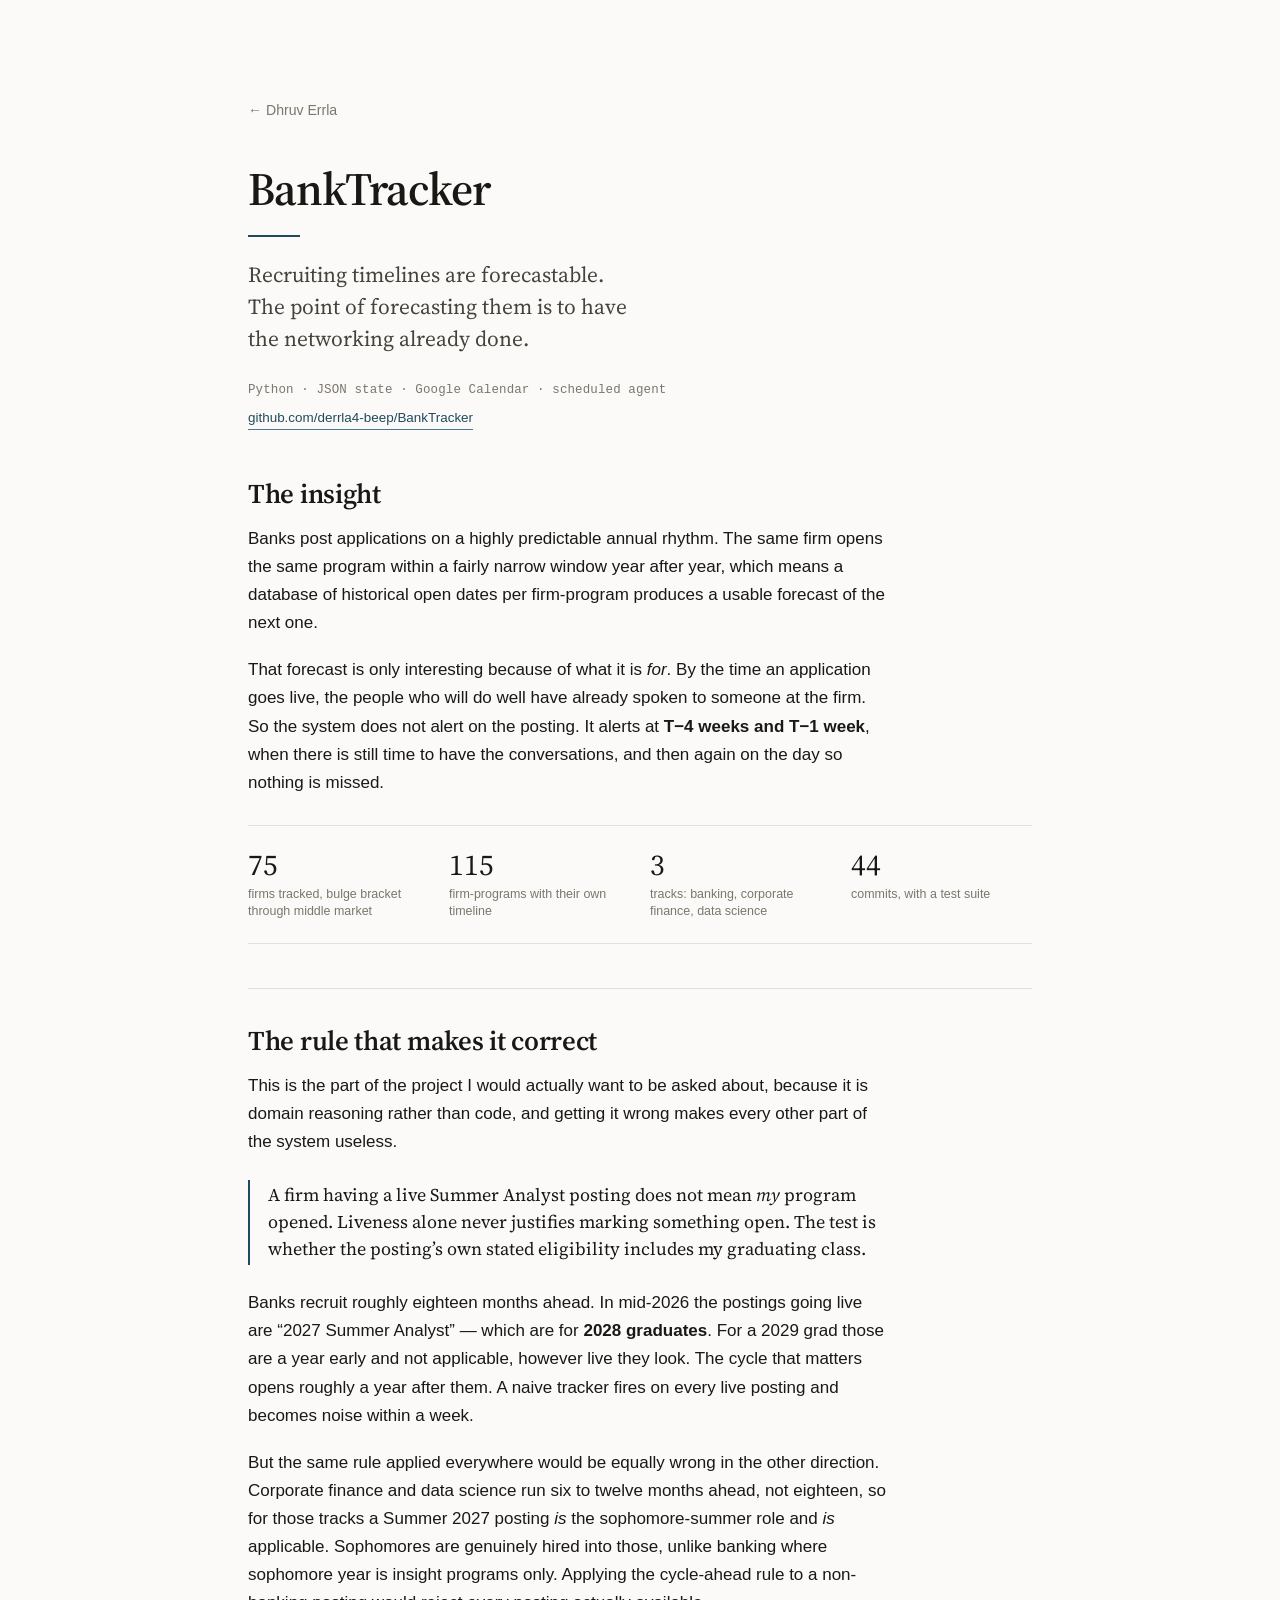
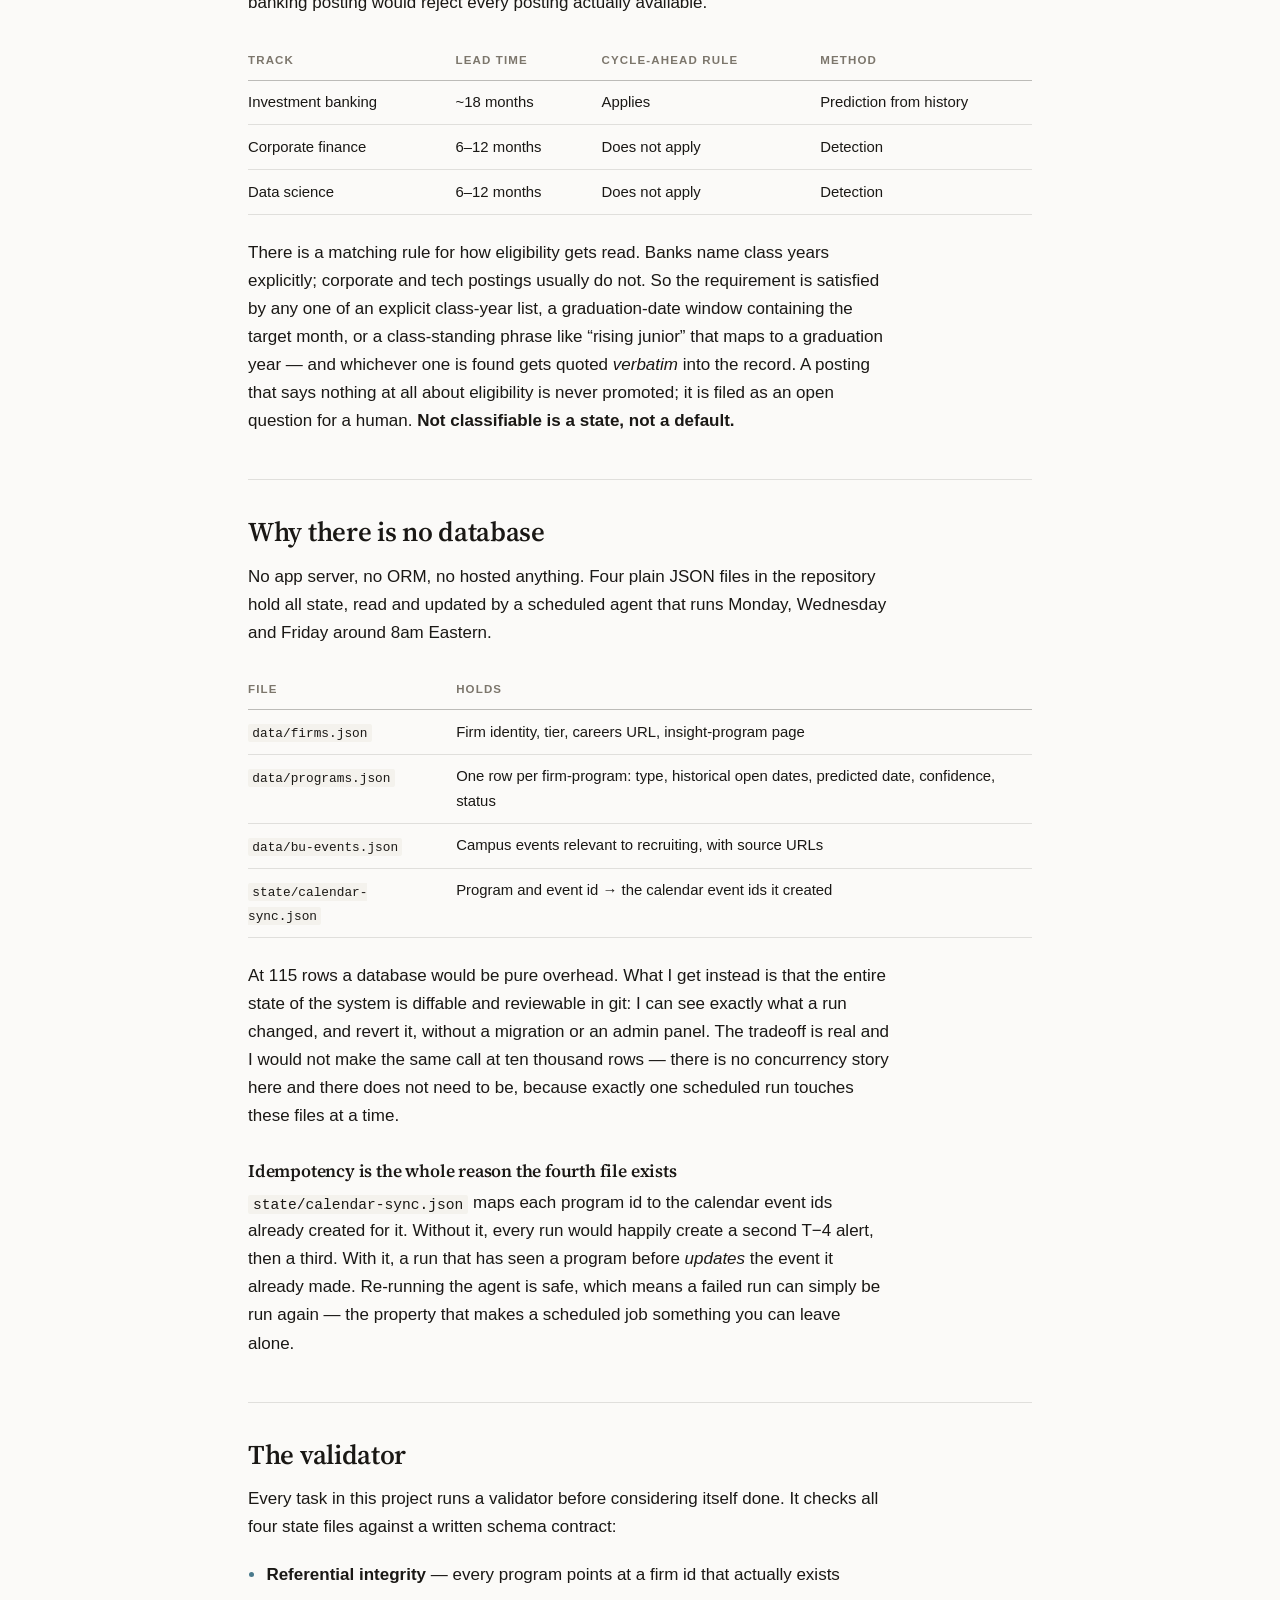
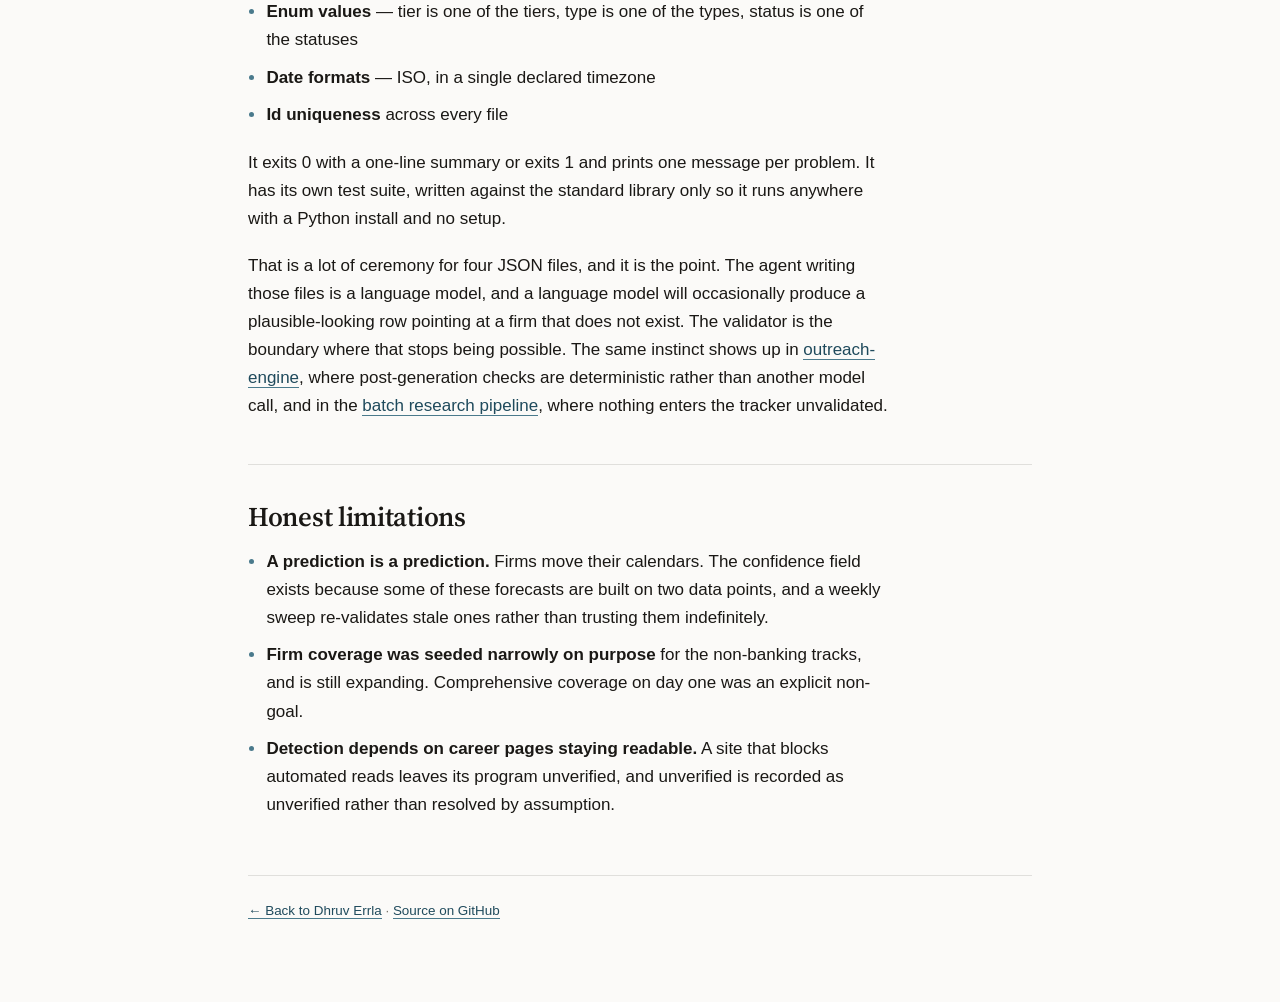
==== banktracker.html @ 996983b5 "Initial commit: personal site Static site for dhruverrla.me. Hand-written HTML and CSS, no build ste" ====
<!doctype html>
<html lang="en">
<head>
<meta charset="utf-8">
<meta name="viewport" content="width=device-width, initial-scale=1">
<title>BankTracker &mdash; Dhruv Errla</title>
<meta name="description" content="Forecasting investment banking recruiting timelines across 75 firms and 115 programs, driven by a scheduled agent over plain JSON with a schema validator in front of it.">
<link rel="preconnect" href="https://fonts.googleapis.com">
<link rel="preconnect" href="https://fonts.gstatic.com" crossorigin>
<link rel="stylesheet" href="https://fonts.googleapis.com/css2?family=Source+Serif+4:ital,opsz,wght@0,8..60,400;0,8..60,600;1,8..60,400&display=swap">
<link rel="stylesheet" href="styles.css">
<link rel="icon" href="data:image/svg+xml,<svg xmlns='http://www.w3.org/2000/svg' viewBox='0 0 100 100'><text y='.9em' font-size='90' font-family='Georgia,serif'>D</text></svg>">
</head>
<body>
<a class="skip" href="#main">Skip to content</a>

<div class="page page--wide">

<header class="masthead" style="padding-bottom:1rem">
  <a class="backlink" href="index.html">&larr; Dhruv Errla</a>
  <h1 style="font-size:clamp(2rem,5.5vw,2.9rem)">BankTracker</h1>
  <div class="rule"></div>
  <p class="lede" style="max-width:36ch">Recruiting timelines are forecastable. The point of
  forecasting them is to have the networking already done.</p>
  <p class="project__meta" style="margin-top:1.5rem">
    <span class="stack">Python &middot; JSON state &middot; Google Calendar &middot; scheduled agent</span>
    <a href="https://github.com/derrla4-beep/BankTracker">github.com/derrla4-beep/BankTracker</a>
  </p>
</header>

<main id="main" class="article">

<h2>The insight</h2>

<p>Banks post applications on a highly predictable annual rhythm. The same firm opens the
same program within a fairly narrow window year after year, which means a database of
historical open dates per firm-program produces a usable forecast of the next one.</p>

<p>That forecast is only interesting because of what it is <em>for</em>. By the time an
application goes live, the people who will do well have already spoken to someone at the
firm. So the system does not alert on the posting. It alerts at <strong>T&minus;4 weeks and
T&minus;1 week</strong>, when there is still time to have the conversations, and then again
on the day so nothing is missed.</p>

<div class="metrics">
  <div><div class="metric__value">75</div><div class="metric__label">firms tracked, bulge bracket through middle market</div></div>
  <div><div class="metric__value">115</div><div class="metric__label">firm-programs with their own timeline</div></div>
  <div><div class="metric__value">3</div><div class="metric__label">tracks: banking, corporate finance, data science</div></div>
  <div><div class="metric__value">44</div><div class="metric__label">commits, with a test suite</div></div>
</div>

<h2>The rule that makes it correct</h2>

<p>This is the part of the project I would actually want to be asked about, because it is
domain reasoning rather than code, and getting it wrong makes every other part of the system
useless.</p>

<div class="rulebox">
  <p>A firm having a live Summer Analyst posting does not mean <em>my</em> program opened.
  Liveness alone never justifies marking something open. The test is whether the
  posting&rsquo;s own stated eligibility includes my graduating class.</p>
</div>

<p>Banks recruit roughly eighteen months ahead. In mid-2026 the postings going live are
&ldquo;2027 Summer Analyst&rdquo; &mdash; which are for <strong>2028 graduates</strong>.
For a 2029 grad those are a year early and not applicable, however live they look. The cycle
that matters opens roughly a year after them. A naive tracker fires on every live posting and
becomes noise within a week.</p>

<p>But the same rule applied everywhere would be equally wrong in the other direction.
Corporate finance and data science run six to twelve months ahead, not eighteen, so for those
tracks a Summer 2027 posting <em>is</em> the sophomore-summer role and <em>is</em>
applicable. Sophomores are genuinely hired into those, unlike banking where sophomore year is
insight programs only. Applying the cycle-ahead rule to a non-banking posting would reject
every posting actually available.</p>

<div class="scroll">
<table>
  <thead><tr><th scope="col">Track</th><th scope="col">Lead time</th><th scope="col">Cycle-ahead rule</th><th scope="col">Method</th></tr></thead>
  <tbody>
    <tr><td>Investment banking</td><td>~18 months</td><td>Applies</td><td>Prediction from history</td></tr>
    <tr><td>Corporate finance</td><td>6&ndash;12 months</td><td>Does not apply</td><td>Detection</td></tr>
    <tr><td>Data science</td><td>6&ndash;12 months</td><td>Does not apply</td><td>Detection</td></tr>
  </tbody>
</table>
</div>

<p>There is a matching rule for how eligibility gets read. Banks name class years
explicitly; corporate and tech postings usually do not. So the requirement is satisfied by
any one of an explicit class-year list, a graduation-date window containing the target month,
or a class-standing phrase like &ldquo;rising junior&rdquo; that maps to a graduation year
&mdash; and whichever one is found gets quoted <em>verbatim</em> into the record. A posting
that says nothing at all about eligibility is never promoted; it is filed as an open question
for a human. <strong>Not classifiable is a state, not a default.</strong></p>

<h2>Why there is no database</h2>

<p>No app server, no ORM, no hosted anything. Four plain JSON files in the repository hold
all state, read and updated by a scheduled agent that runs Monday, Wednesday and Friday
around 8am Eastern.</p>

<div class="scroll">
<table>
  <thead><tr><th scope="col">File</th><th scope="col">Holds</th></tr></thead>
  <tbody>
    <tr><td><code>data/firms.json</code></td><td>Firm identity, tier, careers URL, insight-program page</td></tr>
    <tr><td><code>data/programs.json</code></td><td>One row per firm-program: type, historical open dates, predicted date, confidence, status</td></tr>
    <tr><td><code>data/bu-events.json</code></td><td>Campus events relevant to recruiting, with source URLs</td></tr>
    <tr><td><code>state/calendar-sync.json</code></td><td>Program and event id &rarr; the calendar event ids it created</td></tr>
  </tbody>
</table>
</div>

<p>At 115 rows a database would be pure overhead. What I get instead is that the entire state
of the system is diffable and reviewable in git: I can see exactly what a run changed, and
revert it, without a migration or an admin panel. The tradeoff is real and I would not make
the same call at ten thousand rows &mdash; there is no concurrency story here and there does
not need to be, because exactly one scheduled run touches these files at a time.</p>

<h3>Idempotency is the whole reason the fourth file exists</h3>

<p><code>state/calendar-sync.json</code> maps each program id to the calendar event ids
already created for it. Without it, every run would happily create a second T&minus;4 alert,
then a third. With it, a run that has seen a program before <em>updates</em> the event it
already made. Re-running the agent is safe, which means a failed run can simply be run
again &mdash; the property that makes a scheduled job something you can leave alone.</p>

<h2>The validator</h2>

<p>Every task in this project runs a validator before considering itself done. It checks all
four state files against a written schema contract:</p>

<ul>
  <li><strong>Referential integrity</strong> &mdash; every program points at a firm id that
  actually exists</li>
  <li><strong>Enum values</strong> &mdash; tier is one of the tiers, type is one of the
  types, status is one of the statuses</li>
  <li><strong>Date formats</strong> &mdash; ISO, in a single declared timezone</li>
  <li><strong>Id uniqueness</strong> across every file</li>
</ul>

<p>It exits 0 with a one-line summary or exits 1 and prints one message per problem. It has
its own test suite, written against the standard library only so it runs anywhere with a
Python install and no setup.</p>

<p>That is a lot of ceremony for four JSON files, and it is the point. The agent writing
those files is a language model, and a language model will occasionally produce a
plausible-looking row pointing at a firm that does not exist. The validator is the boundary
where that stops being possible. The same instinct shows up in
<a href="outreach-engine.html">outreach-engine</a>, where post-generation checks are
deterministic rather than another model call, and in the
<a href="salt-creek.html">batch research pipeline</a>, where nothing enters the tracker
unvalidated.</p>

<h2>Honest limitations</h2>

<ul>
  <li><strong>A prediction is a prediction.</strong> Firms move their calendars. The
  confidence field exists because some of these forecasts are built on two data points, and
  a weekly sweep re-validates stale ones rather than trusting them indefinitely.</li>
  <li><strong>Firm coverage was seeded narrowly on purpose</strong> for the non-banking
  tracks, and is still expanding. Comprehensive coverage on day one was an explicit
  non-goal.</li>
  <li><strong>Detection depends on career pages staying readable.</strong> A site that
  blocks automated reads leaves its program unverified, and unverified is recorded as
  unverified rather than resolved by assumption.</li>
</ul>

<footer class="colophon">
  <p><a href="index.html">&larr; Back to Dhruv Errla</a> &middot;
  <a href="https://github.com/derrla4-beep/BankTracker">Source on GitHub</a></p>
</footer>

</main>
</div>
</body>
</html>
---- styles.css ----
/* ============================================================
   Design tokens. Everything below reads from these.
   Light palette on bare :root; dark redefines tokens only.
   ============================================================ */

:root {
  --ground:        #FBFAF8;
  --ground-inset:  #F4F2ED;
  --ink:           #1A1815;
  --ink-soft:      #46423C;
  --muted:         #7C766C;
  --accent:        #1F4A5C;
  --accent-quiet:  #4A7A8C;
  --rule:          rgba(26, 24, 21, 0.12);
  --rule-strong:   rgba(26, 24, 21, 0.28);

  --serif: "Source Serif 4", "Iowan Old Style", Georgia, "Times New Roman", serif;
  --sans:  -apple-system, BlinkMacSystemFont, "Segoe UI", Inter, Roboto,
           "Helvetica Neue", Arial, sans-serif;
  --mono:  ui-monospace, SFMono-Regular, "SF Mono", Menlo, Consolas,
           "Liberation Mono", monospace;

  --measure: 68ch;
  --page:    46rem;
  --gutter:  clamp(1.25rem, 5vw, 2.5rem);

  color-scheme: light;
}

@media (prefers-color-scheme: dark) {
  :root {
    --ground:        #15171A;
    --ground-inset:  #1D2025;
    --ink:           #E9E7E2;
    --ink-soft:      #BDB9B1;
    --muted:         #8B8981;
    --accent:        #7FB3C4;
    --accent-quiet:  #5D8C9C;
    --rule:          rgba(233, 231, 226, 0.14);
    --rule-strong:   rgba(233, 231, 226, 0.30);

    color-scheme: dark;
  }
}

/* ============================================================
   Base
   ============================================================ */

*, *::before, *::after { box-sizing: border-box; }

html { -webkit-text-size-adjust: 100%; }

body {
  margin: 0;
  background: var(--ground);
  color: var(--ink);
  font-family: var(--sans);
  font-size: 1.0625rem;
  line-height: 1.65;
  font-feature-settings: "kern" 1;
  -webkit-font-smoothing: antialiased;
}

h1, h2, h3, h4 {
  font-family: var(--serif);
  font-weight: 600;
  line-height: 1.18;
  letter-spacing: -0.011em;
  margin: 0;
  text-wrap: balance;
}

p { margin: 0 0 1.15em; max-width: var(--measure); }
p:last-child { margin-bottom: 0; }

a {
  color: var(--accent);
  text-decoration: none;
  border-bottom: 1px solid var(--accent-quiet);
  transition: color .15s ease, border-color .15s ease;
}
a:hover { color: var(--ink); border-bottom-color: var(--ink); }
a:focus-visible {
  outline: 2px solid var(--accent);
  outline-offset: 3px;
  border-radius: 2px;
}

strong { font-weight: 640; color: var(--ink); }
em { font-style: italic; }
code {
  font-family: var(--mono);
  font-size: 0.86em;
  background: var(--ground-inset);
  padding: 0.12em 0.34em;
  border-radius: 2px;
}
hr {
  border: 0;
  border-top: 1px solid var(--rule);
  margin: 0;
}

.skip {
  position: absolute; left: -9999px;
  background: var(--ground); color: var(--ink);
  padding: .6rem 1rem; z-index: 10;
}
.skip:focus { left: var(--gutter); top: .75rem; }

/* ============================================================
   Layout
   ============================================================ */

.page {
  max-width: var(--page);
  margin: 0 auto;
  padding: 0 var(--gutter) 5rem;
}
.page--wide { max-width: 54rem; }

section { padding: 2.75rem 0; border-top: 1px solid var(--rule); }
section:first-of-type { border-top: 0; }

/* Section label - small caps marker in the accent */
.label {
  font-family: var(--sans);
  font-size: 0.72rem;
  font-weight: 620;
  letter-spacing: 0.14em;
  text-transform: uppercase;
  color: var(--accent);
  margin: 0 0 1.4rem;
}

.lede {
  font-family: var(--serif);
  font-size: clamp(1.15rem, 2.4vw, 1.34rem);
  line-height: 1.5;
  color: var(--ink-soft);
}

.note {
  font-size: 0.9rem;
  color: var(--muted);
  max-width: var(--measure);
}

/* ============================================================
   Masthead
   ============================================================ */

.masthead { padding: clamp(3.5rem, 9vw, 6rem) 0 2.75rem; }

.masthead h1 {
  font-size: clamp(2.4rem, 7vw, 3.6rem);
  letter-spacing: -0.024em;
  margin-bottom: 1.1rem;
}

.masthead .rule {
  width: 3.25rem;
  height: 2px;
  background: var(--accent);
  margin-bottom: 1.4rem;
}

.masthead .tagline {
  font-family: var(--serif);
  font-size: clamp(1.2rem, 3vw, 1.5rem);
  line-height: 1.4;
  color: var(--ink);
  max-width: 30ch;
  margin-bottom: 1rem;
}

.masthead .affil {
  color: var(--muted);
  font-size: 0.98rem;
  margin-bottom: 2rem;
}

/* ============================================================
   Nav
   ============================================================ */

.nav {
  display: flex;
  flex-wrap: wrap;
  gap: 0.35rem 1.5rem;
  font-size: 0.94rem;
}
.nav a {
  border-bottom: 1px solid transparent;
  color: var(--ink-soft);
}
.nav a:hover { color: var(--accent); border-bottom-color: var(--accent); }

/* Back link on sub-pages */
.backlink {
  display: inline-block;
  font-size: 0.88rem;
  color: var(--muted);
  border-bottom: 0;
  margin-bottom: 2.5rem;
}
.backlink:hover { color: var(--accent); border-bottom: 0; }

/* ============================================================
   Entries (experience, leadership, education)
   ============================================================ */

.entry { padding: 1.6rem 0; border-top: 1px solid var(--rule); }
.entry:first-of-type { border-top: 0; padding-top: 0; }

.entry__head {
  display: flex;
  flex-wrap: wrap;
  align-items: baseline;
  justify-content: space-between;
  gap: 0.25rem 1rem;
  margin-bottom: 0.15rem;
}
.entry__org { font-size: 1.22rem; }
.entry__date {
  font-family: var(--sans);
  font-size: 0.82rem;
  color: var(--muted);
  letter-spacing: 0.02em;
  white-space: nowrap;
}
.entry__role {
  font-size: 0.95rem;
  color: var(--ink-soft);
  font-weight: 560;
  margin-bottom: 0.7rem;
}
.entry__body { font-size: 1rem; color: var(--ink-soft); }
.entry__body strong { color: var(--ink); }

/* ============================================================
   Project list
   ============================================================ */

.project { padding: 1.75rem 0; border-top: 1px solid var(--rule); }
.project:first-of-type { border-top: 0; padding-top: 0; }

.project__title { font-size: 1.3rem; margin-bottom: 0.5rem; }
.project__title a { border-bottom: 0; }
.project__title a:hover { border-bottom: 0; color: var(--accent); }

.project__thesis {
  font-size: 1rem;
  color: var(--ink-soft);
  margin-bottom: 0.85rem;
}

.project__meta {
  display: flex;
  flex-wrap: wrap;
  align-items: center;
  gap: 0.4rem 1.15rem;
  font-size: 0.84rem;
  color: var(--muted);
}
.stack { font-family: var(--mono); font-size: 0.78rem; letter-spacing: 0.01em; }

/* ============================================================
   Sub-page article body
   ============================================================ */

.article h2 {
  font-size: clamp(1.4rem, 3.4vw, 1.7rem);
  margin: 2.75rem 0 0.9rem;
  padding-top: 2.25rem;
  border-top: 1px solid var(--rule);
}
.article h2:first-of-type { border-top: 0; padding-top: 0; margin-top: 2rem; }

.article h3 {
  font-size: 1.1rem;
  margin: 1.9rem 0 0.5rem;
  color: var(--ink);
}

.article ul { padding-left: 1.15rem; margin: 0 0 1.15em; max-width: var(--measure); }
.article li { margin-bottom: 0.55em; }
.article li::marker { color: var(--accent-quiet); }

/* A decision block: the claim, then what it cost */
.decision { padding: 1.4rem 0; border-top: 1px solid var(--rule); }
.decision:first-of-type { border-top: 0; }
.decision h3 { margin-top: 0; font-family: var(--serif); font-size: 1.12rem; }
.cost {
  font-size: 0.92rem;
  color: var(--muted);
  border-left: 2px solid var(--rule-strong);
  padding-left: 0.9rem;
  margin-top: 0.9rem;
  max-width: var(--measure);
}
.cost strong { color: var(--ink-soft); font-weight: 620; }

/* Pull quote - one rule that governs a system */
.rulebox {
  border-left: 2px solid var(--accent);
  padding: 0.15rem 0 0.15rem 1.15rem;
  margin: 1.5rem 0;
  max-width: var(--measure);
}
.rulebox p {
  font-family: var(--serif);
  font-size: 1.12rem;
  line-height: 1.5;
  color: var(--ink);
}

/* ============================================================
   Metrics
   ============================================================ */

.metrics {
  display: grid;
  grid-template-columns: repeat(auto-fit, minmax(7.5rem, 1fr));
  gap: 1.5rem 1.25rem;
  margin: 1.75rem 0;
  padding: 1.5rem 0;
  border-top: 1px solid var(--rule);
  border-bottom: 1px solid var(--rule);
}
.metric__value {
  font-family: var(--serif);
  font-size: 1.85rem;
  line-height: 1;
  color: var(--ink);
  margin-bottom: 0.4rem;
}
.metric__label {
  font-size: 0.78rem;
  color: var(--muted);
  line-height: 1.35;
}

/* ============================================================
   Tables and scroll containers
   ============================================================ */

.scroll { overflow-x: auto; margin: 1.5rem 0; -webkit-overflow-scrolling: touch; }

table {
  border-collapse: collapse;
  width: 100%;
  min-width: 26rem;
  font-size: 0.93rem;
}
th, td {
  text-align: left;
  padding: 0.6rem 1rem 0.6rem 0;
  border-bottom: 1px solid var(--rule);
  vertical-align: top;
}
th {
  font-size: 0.72rem;
  letter-spacing: 0.1em;
  text-transform: uppercase;
  color: var(--muted);
  font-weight: 620;
  border-bottom-color: var(--rule-strong);
}
td:last-child, th:last-child { padding-right: 0; }

/* ============================================================
   Diagram
   ============================================================ */

.diagram { margin: 1.75rem 0; }
.diagram svg { display: block; width: 100%; height: auto; min-width: 30rem; }
.diagram figcaption {
  font-size: 0.84rem;
  color: var(--muted);
  margin-top: 0.85rem;
  max-width: var(--measure);
}
.d-box  { fill: var(--ground-inset); stroke: var(--rule-strong); stroke-width: 1; }
.d-lane { fill: none; stroke: var(--rule); stroke-width: 1; stroke-dasharray: 3 3; }
.d-title{ fill: var(--ink); font-family: var(--sans); font-size: 12.5px; font-weight: 600; }
.d-sub  { fill: var(--muted); font-family: var(--mono); font-size: 10.5px; }
.d-lane-label {
  fill: var(--accent); font-family: var(--sans); font-size: 9.5px;
  font-weight: 620; letter-spacing: 0.12em;
}
.d-line { stroke: var(--rule-strong); stroke-width: 1.25; fill: none; }
.d-line--soft { stroke: var(--rule-strong); stroke-width: 1.25; fill: none; stroke-dasharray: 4 3; }
.d-head { fill: var(--rule-strong); }
.d-store{ fill: none; stroke: var(--accent-quiet); stroke-width: 1.25; }
.d-store-label { fill: var(--accent); font-family: var(--mono); font-size: 10px; }

/* ============================================================
   Contact
   ============================================================ */

.contact-list {
  list-style: none;
  padding: 0;
  margin: 0;
  display: grid;
  gap: 0.7rem;
  font-size: 1.02rem;
}

.colophon {
  margin-top: 3.5rem;
  padding-top: 1.5rem;
  border-top: 1px solid var(--rule);
  font-size: 0.84rem;
  color: var(--muted);
}

/* ============================================================
   Narrow screens
   ============================================================ */

@media (max-width: 46rem) {
  body { font-size: 1rem; }
  .entry__head { flex-direction: column; }
  .entry__date { order: -1; }
  .metrics { grid-template-columns: repeat(2, 1fr); }
}

@media (prefers-reduced-motion: reduce) {
  * { transition: none !important; animation: none !important; }
}

@media print {
  body { background: #fff; color: #000; }
  .nav, .backlink { display: none; }
  a { color: #000; border-bottom: 0; }
}
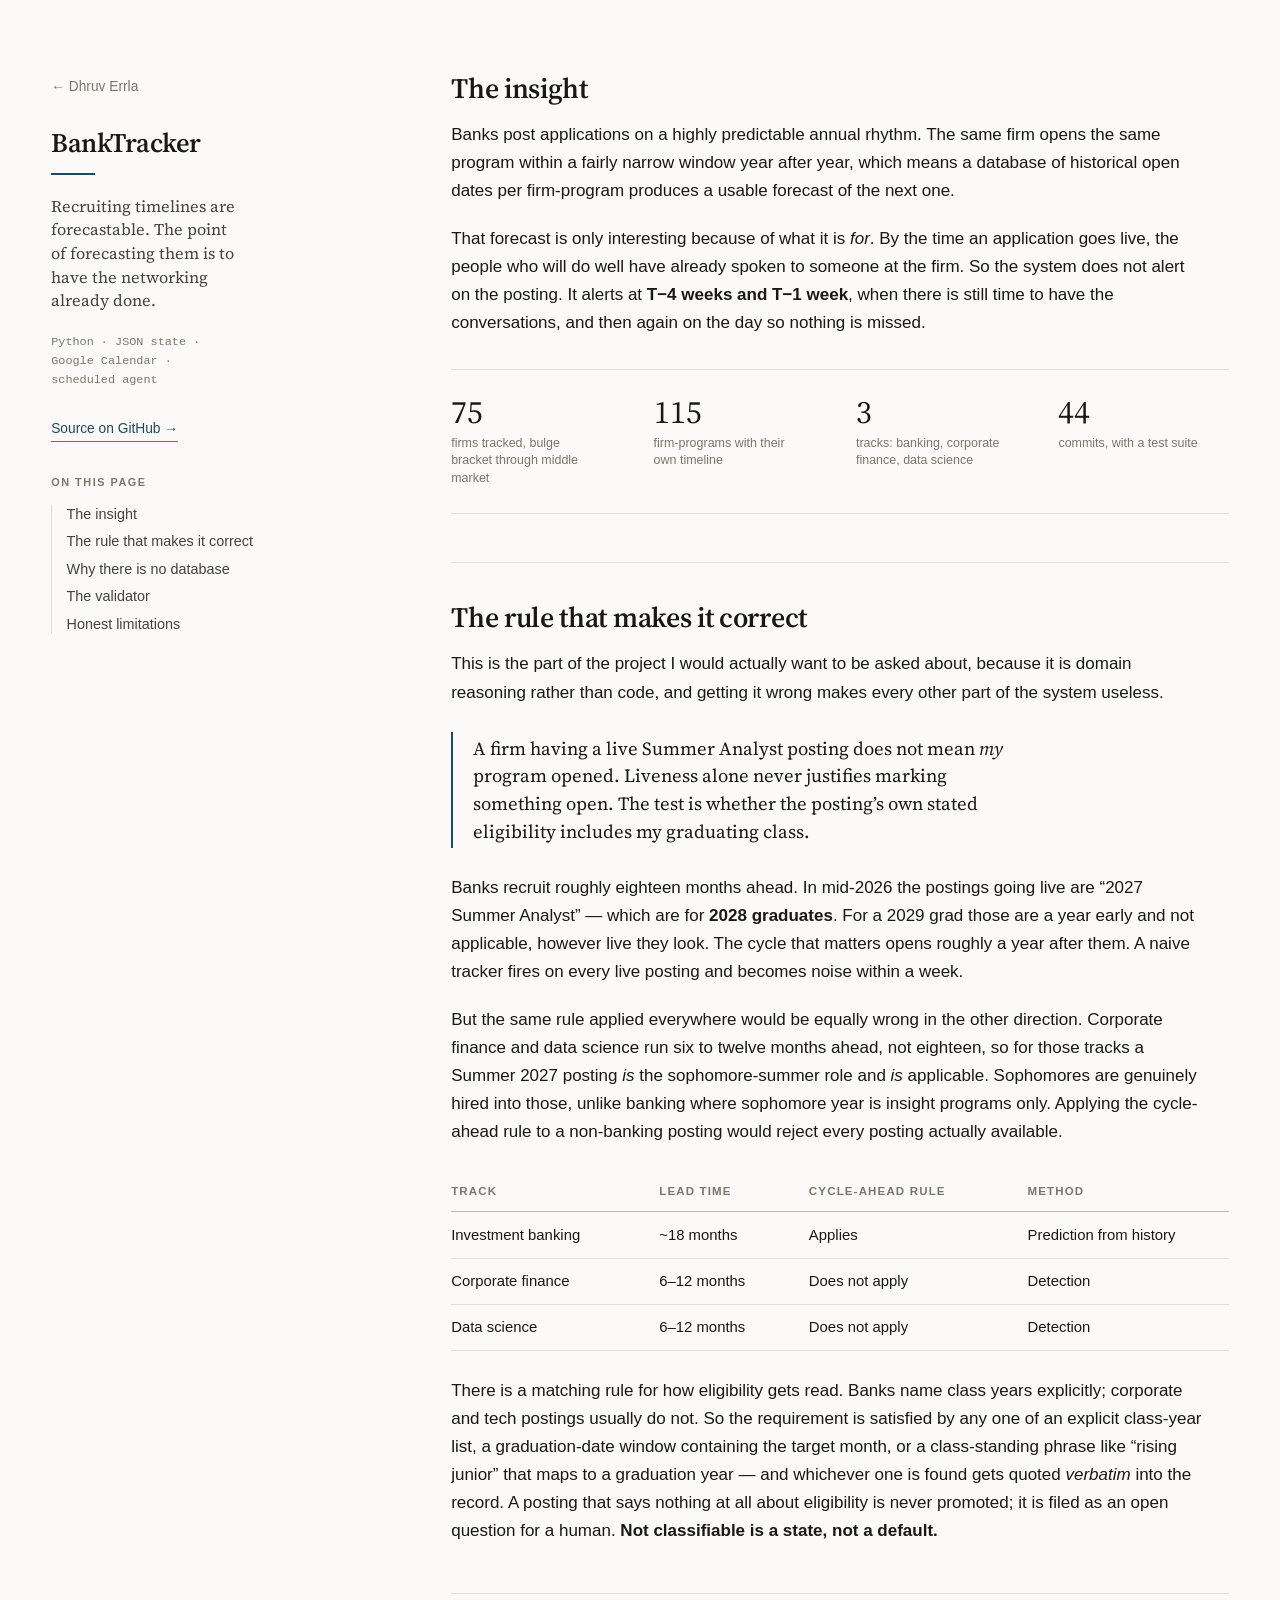
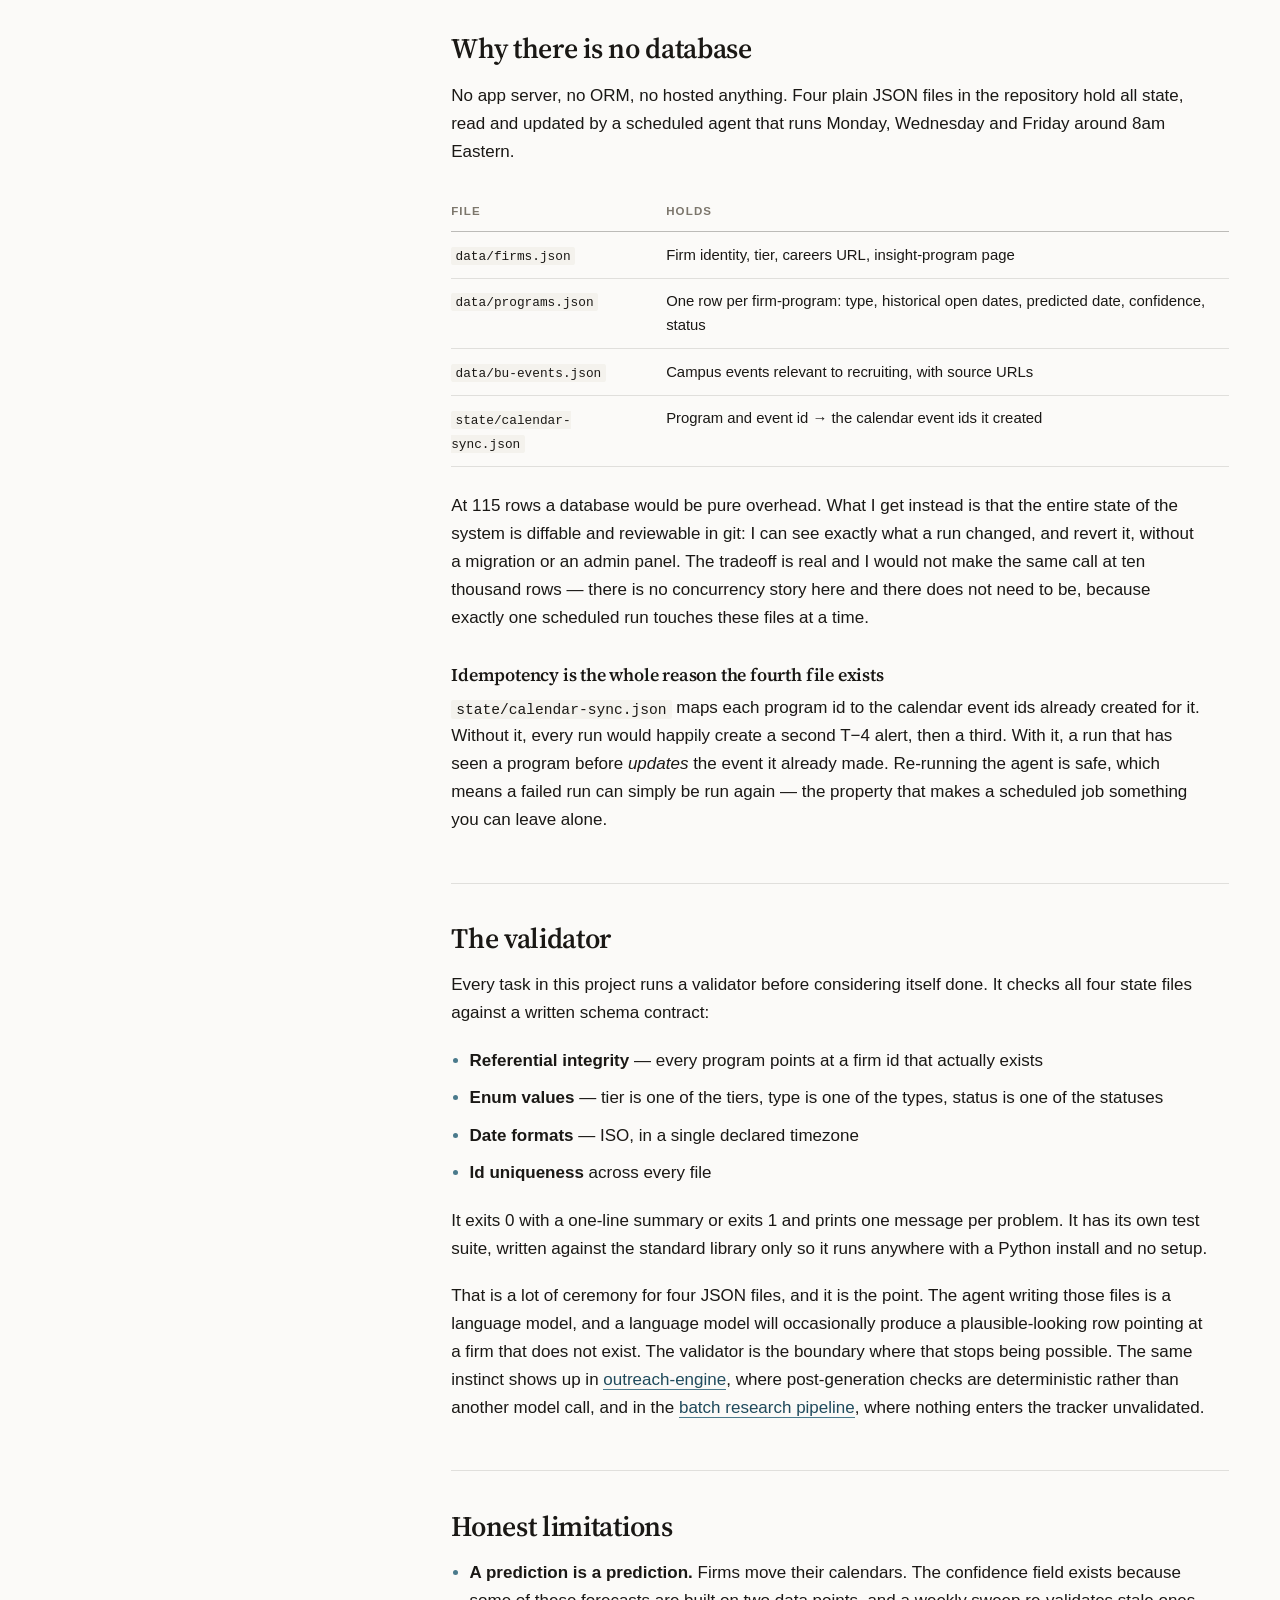
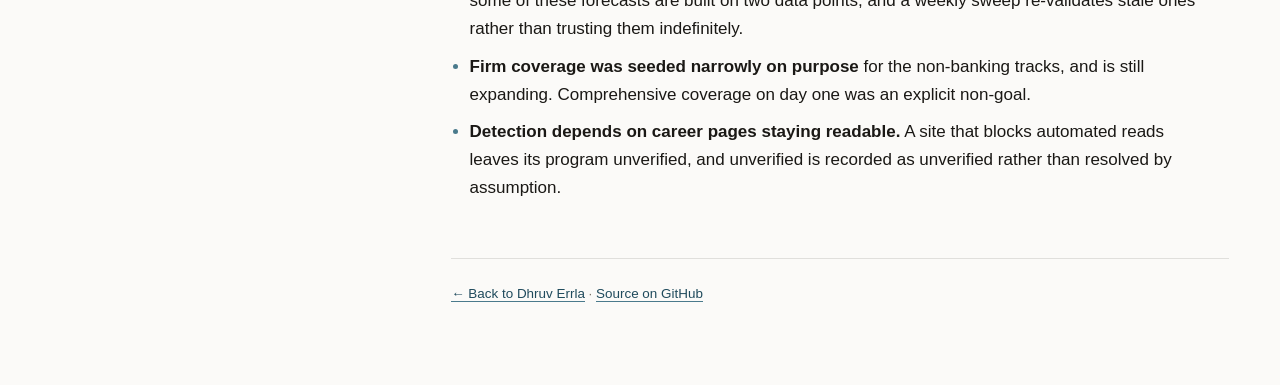
==== commit 1d5b6cd0: "Fill the screen: sticky rail layout, and keep the site out of search The old layout was a 736px colu" ====
--- a/banktracker.html
+++ b/banktracker.html
@@ -5,6 +5,7 @@
 <meta name="viewport" content="width=device-width, initial-scale=1">
 <title>BankTracker &mdash; Dhruv Errla</title>
 <meta name="description" content="Forecasting investment banking recruiting timelines across 75 firms and 115 programs, driven by a scheduled agent over plain JSON with a schema validator in front of it.">
+<meta name="robots" content="noindex, nofollow">
 <link rel="preconnect" href="https://fonts.googleapis.com">
 <link rel="preconnect" href="https://fonts.gstatic.com" crossorigin>
 <link rel="stylesheet" href="https://fonts.googleapis.com/css2?family=Source+Serif+4:ital,opsz,wght@0,8..60,400;0,8..60,600;1,8..60,400&display=swap">
@@ -14,23 +15,32 @@
 <body>
 <a class="skip" href="#main">Skip to content</a>
 
-<div class="page page--wide">
+<div class="shell">
 
-<header class="masthead" style="padding-bottom:1rem">
+<aside class="rail">
   <a class="backlink" href="index.html">&larr; Dhruv Errla</a>
-  <h1 style="font-size:clamp(2rem,5.5vw,2.9rem)">BankTracker</h1>
+  <h1 class="rail__title">BankTracker</h1>
   <div class="rule"></div>
-  <p class="lede" style="max-width:36ch">Recruiting timelines are forecastable. The point of
-  forecasting them is to have the networking already done.</p>
-  <p class="project__meta" style="margin-top:1.5rem">
-    <span class="stack">Python &middot; JSON state &middot; Google Calendar &middot; scheduled agent</span>
-    <a href="https://github.com/derrla4-beep/BankTracker">github.com/derrla4-beep/BankTracker</a>
-  </p>
-</header>
+  <p class="rail__blurb">Recruiting timelines are forecastable. The point of forecasting
+  them is to have the networking already done.</p>
+  <p class="rail__stack">Python &middot; JSON state &middot; Google Calendar &middot; scheduled agent</p>
+  <a class="rail__repo" href="https://github.com/derrla4-beep/BankTracker">Source on GitHub &rarr;</a>
 
-<main id="main" class="article">
+  <nav class="rail__toc" aria-label="On this page">
+    <p class="rail__label">On this page</p>
+    <ul class="rail__index">
+      <li><a href="#the-insight">The insight</a></li>
+      <li><a href="#the-rule-that-makes-it-correct">The rule that makes it correct</a></li>
+      <li><a href="#why-there-is-no-database">Why there is no database</a></li>
+      <li><a href="#the-validator">The validator</a></li>
+      <li><a href="#honest-limitations">Honest limitations</a></li>
+    </ul>
+  </nav>
+</aside>
 
-<h2>The insight</h2>
+<main id="main" class="content article">
+
+<h2 id="the-insight">The insight</h2>
 
 <p>Banks post applications on a highly predictable annual rhythm. The same firm opens the
 same program within a fairly narrow window year after year, which means a database of
@@ -49,7 +59,7 @@
   <div><div class="metric__value">44</div><div class="metric__label">commits, with a test suite</div></div>
 </div>
 
-<h2>The rule that makes it correct</h2>
+<h2 id="the-rule-that-makes-it-correct">The rule that makes it correct</h2>
 
 <p>This is the part of the project I would actually want to be asked about, because it is
 domain reasoning rather than code, and getting it wrong makes every other part of the system
@@ -93,7 +103,7 @@
 that says nothing at all about eligibility is never promoted; it is filed as an open question
 for a human. <strong>Not classifiable is a state, not a default.</strong></p>
 
-<h2>Why there is no database</h2>
+<h2 id="why-there-is-no-database">Why there is no database</h2>
 
 <p>No app server, no ORM, no hosted anything. Four plain JSON files in the repository hold
 all state, read and updated by a scheduled agent that runs Monday, Wednesday and Friday
@@ -125,7 +135,7 @@
 already made. Re-running the agent is safe, which means a failed run can simply be run
 again &mdash; the property that makes a scheduled job something you can leave alone.</p>
 
-<h2>The validator</h2>
+<h2 id="the-validator">The validator</h2>
 
 <p>Every task in this project runs a validator before considering itself done. It checks all
 four state files against a written schema contract:</p>
@@ -152,7 +162,7 @@
 <a href="salt-creek.html">batch research pipeline</a>, where nothing enters the tracker
 unvalidated.</p>
 
-<h2>Honest limitations</h2>
+<h2 id="honest-limitations">Honest limitations</h2>
 
 <ul>
   <li><strong>A prediction is a prediction.</strong> Firms move their calendars. The
--- a/styles.css
+++ b/styles.css
@@ -20,9 +20,9 @@
   --mono:  ui-monospace, SFMono-Regular, "SF Mono", Menlo, Consolas,
            "Liberation Mono", monospace;
 
-  --measure: 68ch;
-  --page:    46rem;
-  --gutter:  clamp(1.25rem, 5vw, 2.5rem);
+  --measure: 80ch;
+  --rail:    21rem;
+  --gutter:  clamp(1.5rem, 4vw, 4rem);
 
   color-scheme: light;
 }
@@ -49,7 +49,7 @@
 
 *, *::before, *::after { box-sizing: border-box; }
 
-html { -webkit-text-size-adjust: 100%; }
+html { -webkit-text-size-adjust: 100%; scroll-behavior: smooth; }
 
 body {
   margin: 0;
@@ -96,34 +96,173 @@
   padding: 0.12em 0.34em;
   border-radius: 2px;
 }
-hr {
-  border: 0;
-  border-top: 1px solid var(--rule);
-  margin: 0;
-}
 
 .skip {
   position: absolute; left: -9999px;
   background: var(--ground); color: var(--ink);
-  padding: .6rem 1rem; z-index: 10;
+  padding: .6rem 1rem; z-index: 20;
 }
 .skip:focus { left: var(--gutter); top: .75rem; }
 
 /* ============================================================
-   Layout
-   ============================================================ */
-
-.page {
-  max-width: var(--page);
+   Shell — sticky rail on the left, content fills the rest
+   ============================================================ */
+
+.shell {
+  display: grid;
+  grid-template-columns: minmax(15rem, var(--rail)) minmax(0, 1fr);
+  gap: clamp(2rem, 5vw, 5rem);
+  max-width: 110rem;
   margin: 0 auto;
-  padding: 0 var(--gutter) 5rem;
-}
-.page--wide { max-width: 54rem; }
-
-section { padding: 2.75rem 0; border-top: 1px solid var(--rule); }
-section:first-of-type { border-top: 0; }
-
-/* Section label - small caps marker in the accent */
+  padding: 0 var(--gutter);
+  align-items: start;
+}
+
+.rail {
+  position: sticky;
+  top: 0;
+  align-self: start;
+  max-height: 100vh;
+  overflow-y: auto;
+  overscroll-behavior: contain;
+  padding: clamp(3rem, 6vw, 4.5rem) 0 2.5rem;
+  scrollbar-width: thin;
+}
+
+.content {
+  min-width: 0;
+  padding: clamp(3rem, 6vw, 4.5rem) 0 5rem;
+}
+
+/* ---- rail contents ---- */
+
+.rail__name {
+  font-size: clamp(1.9rem, 2.6vw, 2.5rem);
+  letter-spacing: -0.022em;
+  margin-bottom: 0.9rem;
+}
+.rail__name a { border-bottom: 0; color: var(--ink); }
+.rail__name a:hover { color: var(--accent); }
+
+.rail .rule {
+  width: 2.75rem;
+  height: 2px;
+  background: var(--accent);
+  margin-bottom: 1.25rem;
+}
+
+.rail__tagline {
+  font-family: var(--serif);
+  font-size: 1.14rem;
+  line-height: 1.4;
+  color: var(--ink);
+  margin-bottom: 0.9rem;
+  max-width: 22ch;
+}
+
+.rail__affil {
+  font-size: 0.9rem;
+  color: var(--muted);
+  line-height: 1.5;
+  margin-bottom: 2rem;
+  max-width: 24ch;
+}
+
+.rail__label {
+  font-size: 0.68rem;
+  font-weight: 620;
+  letter-spacing: 0.14em;
+  text-transform: uppercase;
+  color: var(--muted);
+  margin: 0 0 0.85rem;
+}
+
+.rail__nav,
+.rail__contact {
+  list-style: none;
+  padding: 0;
+  margin: 0 0 2rem;
+  display: grid;
+  gap: 0.5rem;
+  font-size: 0.95rem;
+}
+.rail__nav a,
+.rail__contact a {
+  border-bottom: 1px solid transparent;
+  color: var(--ink-soft);
+}
+.rail__nav a:hover,
+.rail__contact a:hover {
+  color: var(--accent);
+  border-bottom-color: var(--accent);
+}
+
+/* Sub-page rail */
+
+.backlink {
+  display: inline-block;
+  font-size: 0.86rem;
+  color: var(--muted);
+  border-bottom: 0;
+  margin-bottom: 1.75rem;
+}
+.backlink:hover { color: var(--accent); border-bottom: 0; }
+
+.rail__title {
+  font-size: clamp(1.5rem, 2.1vw, 1.95rem);
+  letter-spacing: -0.018em;
+  margin-bottom: 0.9rem;
+}
+.rail__blurb {
+  font-family: var(--serif);
+  font-size: 1.02rem;
+  line-height: 1.45;
+  color: var(--ink-soft);
+  margin-bottom: 1.25rem;
+  max-width: 24ch;
+}
+.rail__stack {
+  font-family: var(--mono);
+  font-size: 0.74rem;
+  line-height: 1.6;
+  color: var(--muted);
+  margin-bottom: 1.5rem;
+  max-width: 26ch;
+}
+.rail__repo { font-size: 0.86rem; margin-bottom: 2rem; display: inline-block; }
+
+.rail__index {
+  list-style: none;
+  padding: 0;
+  margin: 0 0 2rem;
+  display: grid;
+  gap: 0.5rem;
+  font-size: 0.9rem;
+  border-left: 1px solid var(--rule);
+}
+.rail__index a {
+  display: block;
+  padding-left: 0.9rem;
+  margin-left: -1px;
+  border-bottom: 0;
+  border-left: 1px solid transparent;
+  color: var(--ink-soft);
+  line-height: 1.35;
+}
+.rail__index a:hover {
+  color: var(--accent);
+  border-left-color: var(--accent);
+  border-bottom: 0;
+}
+
+/* ============================================================
+   Content sections
+   ============================================================ */
+
+section { padding: 0 0 3.25rem; }
+
+/* Section label sits on a rule that spans the full content column.
+   This is what fills the width — the prose stays at a readable measure. */
 .label {
   font-family: var(--sans);
   font-size: 0.72rem;
@@ -131,14 +270,18 @@
   letter-spacing: 0.14em;
   text-transform: uppercase;
   color: var(--accent);
-  margin: 0 0 1.4rem;
+  margin: 0 0 1.85rem;
+  padding-bottom: 0.85rem;
+  border-bottom: 1px solid var(--rule);
+  max-width: none;
 }
 
 .lede {
   font-family: var(--serif);
-  font-size: clamp(1.15rem, 2.4vw, 1.34rem);
+  font-size: clamp(1.15rem, 1.6vw, 1.36rem);
   line-height: 1.5;
   color: var(--ink-soft);
+  max-width: 58ch;
 }
 
 .note {
@@ -148,150 +291,103 @@
 }
 
 /* ============================================================
-   Masthead
-   ============================================================ */
-
-.masthead { padding: clamp(3.5rem, 9vw, 6rem) 0 2.75rem; }
-
-.masthead h1 {
-  font-size: clamp(2.4rem, 7vw, 3.6rem);
-  letter-spacing: -0.024em;
-  margin-bottom: 1.1rem;
-}
-
-.masthead .rule {
-  width: 3.25rem;
-  height: 2px;
-  background: var(--accent);
-  margin-bottom: 1.4rem;
-}
-
-.masthead .tagline {
-  font-family: var(--serif);
-  font-size: clamp(1.2rem, 3vw, 1.5rem);
-  line-height: 1.4;
-  color: var(--ink);
-  max-width: 30ch;
-  margin-bottom: 1rem;
-}
-
-.masthead .affil {
-  color: var(--muted);
-  font-size: 0.98rem;
-  margin-bottom: 2rem;
-}
-
-/* ============================================================
-   Nav
-   ============================================================ */
-
-.nav {
-  display: flex;
-  flex-wrap: wrap;
-  gap: 0.35rem 1.5rem;
-  font-size: 0.94rem;
-}
-.nav a {
-  border-bottom: 1px solid transparent;
-  color: var(--ink-soft);
-}
-.nav a:hover { color: var(--accent); border-bottom-color: var(--accent); }
-
-/* Back link on sub-pages */
-.backlink {
-  display: inline-block;
-  font-size: 0.88rem;
-  color: var(--muted);
-  border-bottom: 0;
-  margin-bottom: 2.5rem;
-}
-.backlink:hover { color: var(--accent); border-bottom: 0; }
-
-/* ============================================================
-   Entries (experience, leadership, education)
-   ============================================================ */
-
-.entry { padding: 1.6rem 0; border-top: 1px solid var(--rule); }
+   Entries — date in a left gutter, content beside it
+   ============================================================ */
+
+.entry {
+  display: grid;
+  grid-template-columns: 7.5rem minmax(0, 1fr);
+  gap: 0 2.25rem;
+  padding: 1.9rem 0;
+  border-top: 1px solid var(--rule);
+}
 .entry:first-of-type { border-top: 0; padding-top: 0; }
 
-.entry__head {
-  display: flex;
-  flex-wrap: wrap;
-  align-items: baseline;
-  justify-content: space-between;
-  gap: 0.25rem 1rem;
-  margin-bottom: 0.15rem;
-}
-.entry__org { font-size: 1.22rem; }
 .entry__date {
-  font-family: var(--sans);
+  grid-column: 1;
   font-size: 0.82rem;
   color: var(--muted);
   letter-spacing: 0.02em;
-  white-space: nowrap;
-}
+  line-height: 1.5;
+  margin: 0.4rem 0 0;
+  max-width: none;
+}
+
+.entry__main { grid-column: 2; min-width: 0; }
+
+.entry__org { font-size: 1.32rem; margin-bottom: 0.2rem; }
 .entry__role {
   font-size: 0.95rem;
   color: var(--ink-soft);
   font-weight: 560;
-  margin-bottom: 0.7rem;
+  margin-bottom: 0.8rem;
 }
 .entry__body { font-size: 1rem; color: var(--ink-soft); }
 .entry__body strong { color: var(--ink); }
 
 /* ============================================================
-   Project list
-   ============================================================ */
-
-.project { padding: 1.75rem 0; border-top: 1px solid var(--rule); }
-.project:first-of-type { border-top: 0; padding-top: 0; }
-
-.project__title { font-size: 1.3rem; margin-bottom: 0.5rem; }
+   Projects — a grid that fills the column
+   ============================================================ */
+
+.projects {
+  display: grid;
+  grid-template-columns: repeat(auto-fit, minmax(20rem, 1fr));
+  gap: 2.75rem 3rem;
+}
+
+.project { min-width: 0; }
+.project__title { font-size: 1.28rem; margin-bottom: 0.55rem; }
 .project__title a { border-bottom: 0; }
 .project__title a:hover { border-bottom: 0; color: var(--accent); }
 
 .project__thesis {
-  font-size: 1rem;
+  font-size: 0.98rem;
   color: var(--ink-soft);
-  margin-bottom: 0.85rem;
+  margin-bottom: 1rem;
+  max-width: 46ch;
 }
 
 .project__meta {
   display: flex;
   flex-wrap: wrap;
   align-items: center;
-  gap: 0.4rem 1.15rem;
+  gap: 0.45rem 1.15rem;
   font-size: 0.84rem;
   color: var(--muted);
-}
-.stack { font-family: var(--mono); font-size: 0.78rem; letter-spacing: 0.01em; }
-
-/* ============================================================
-   Sub-page article body
-   ============================================================ */
-
-.article h2 {
-  font-size: clamp(1.4rem, 3.4vw, 1.7rem);
-  margin: 2.75rem 0 0.9rem;
-  padding-top: 2.25rem;
+  max-width: none;
+}
+.stack { font-family: var(--mono); font-size: 0.76rem; letter-spacing: 0.01em; }
+
+/* ============================================================
+   Article body (deep-dive pages)
+   ============================================================ */
+
+.article > h2 {
+  font-size: clamp(1.45rem, 2.2vw, 1.85rem);
+  margin: 3rem 0 1rem;
+  padding-top: 2.4rem;
   border-top: 1px solid var(--rule);
 }
-.article h2:first-of-type { border-top: 0; padding-top: 0; margin-top: 2rem; }
+.article > h2:first-child { border-top: 0; padding-top: 0; margin-top: 0; }
 
 .article h3 {
-  font-size: 1.1rem;
-  margin: 1.9rem 0 0.5rem;
+  font-size: 1.12rem;
+  margin: 2rem 0 0.55rem;
   color: var(--ink);
 }
 
-.article ul { padding-left: 1.15rem; margin: 0 0 1.15em; max-width: var(--measure); }
+.article ul, .article ol {
+  padding-left: 1.15rem;
+  margin: 0 0 1.15em;
+  max-width: var(--measure);
+}
 .article li { margin-bottom: 0.55em; }
 .article li::marker { color: var(--accent-quiet); }
 
 /* A decision block: the claim, then what it cost */
-.decision { padding: 1.4rem 0; border-top: 1px solid var(--rule); }
+.decision { padding: 1.5rem 0; border-top: 1px solid var(--rule); }
 .decision:first-of-type { border-top: 0; }
-.decision h3 { margin-top: 0; font-family: var(--serif); font-size: 1.12rem; }
+.decision h3 { margin-top: 0; font-family: var(--serif); font-size: 1.14rem; }
 .cost {
   font-size: 0.92rem;
   color: var(--muted);
@@ -302,51 +398,52 @@
 }
 .cost strong { color: var(--ink-soft); font-weight: 620; }
 
-/* Pull quote - one rule that governs a system */
+/* Pull quote — one rule that governs a system */
 .rulebox {
   border-left: 2px solid var(--accent);
-  padding: 0.15rem 0 0.15rem 1.15rem;
-  margin: 1.5rem 0;
-  max-width: var(--measure);
+  padding: 0.15rem 0 0.15rem 1.25rem;
+  margin: 1.6rem 0;
+  max-width: 62ch;
 }
 .rulebox p {
   font-family: var(--serif);
-  font-size: 1.12rem;
+  font-size: 1.16rem;
   line-height: 1.5;
   color: var(--ink);
 }
 
 /* ============================================================
-   Metrics
+   Metrics — span the full content column
    ============================================================ */
 
 .metrics {
   display: grid;
-  grid-template-columns: repeat(auto-fit, minmax(7.5rem, 1fr));
-  gap: 1.5rem 1.25rem;
-  margin: 1.75rem 0;
-  padding: 1.5rem 0;
+  grid-template-columns: repeat(auto-fit, minmax(9rem, 1fr));
+  gap: 1.5rem 2rem;
+  margin: 2rem 0;
+  padding: 1.6rem 0;
   border-top: 1px solid var(--rule);
   border-bottom: 1px solid var(--rule);
 }
 .metric__value {
   font-family: var(--serif);
-  font-size: 1.85rem;
+  font-size: 2rem;
   line-height: 1;
   color: var(--ink);
-  margin-bottom: 0.4rem;
+  margin-bottom: 0.45rem;
 }
 .metric__label {
   font-size: 0.78rem;
   color: var(--muted);
-  line-height: 1.35;
+  line-height: 1.4;
+  max-width: 22ch;
 }
 
 /* ============================================================
    Tables and scroll containers
    ============================================================ */
 
-.scroll { overflow-x: auto; margin: 1.5rem 0; -webkit-overflow-scrolling: touch; }
+.scroll { overflow-x: auto; margin: 1.6rem 0; -webkit-overflow-scrolling: touch; }
 
 table {
   border-collapse: collapse;
@@ -356,7 +453,7 @@
 }
 th, td {
   text-align: left;
-  padding: 0.6rem 1rem 0.6rem 0;
+  padding: 0.65rem 1.5rem 0.65rem 0;
   border-bottom: 1px solid var(--rule);
   vertical-align: top;
 }
@@ -369,21 +466,27 @@
   border-bottom-color: var(--rule-strong);
 }
 td:last-child, th:last-child { padding-right: 0; }
+caption { caption-side: top; }
 
 /* ============================================================
    Diagram
    ============================================================ */
 
-.diagram { margin: 1.75rem 0; }
-.diagram svg { display: block; width: 100%; height: auto; min-width: 30rem; }
+.diagram { margin: 2rem 0; }
+.diagram svg {
+  display: block;
+  width: 100%;
+  max-width: 58rem;
+  height: auto;
+  min-width: 30rem;
+}
 .diagram figcaption {
-  font-size: 0.84rem;
-  color: var(--muted);
-  margin-top: 0.85rem;
+  font-size: 0.86rem;
+  color: var(--muted);
+  margin-top: 0.9rem;
   max-width: var(--measure);
 }
 .d-box  { fill: var(--ground-inset); stroke: var(--rule-strong); stroke-width: 1; }
-.d-lane { fill: none; stroke: var(--rule); stroke-width: 1; stroke-dasharray: 3 3; }
 .d-title{ fill: var(--ink); font-family: var(--sans); font-size: 12.5px; font-weight: 600; }
 .d-sub  { fill: var(--muted); font-family: var(--mono); font-size: 10.5px; }
 .d-lane-label {
@@ -397,17 +500,8 @@
 .d-store-label { fill: var(--accent); font-family: var(--mono); font-size: 10px; }
 
 /* ============================================================
-   Contact
-   ============================================================ */
-
-.contact-list {
-  list-style: none;
-  padding: 0;
-  margin: 0;
-  display: grid;
-  gap: 0.7rem;
-  font-size: 1.02rem;
-}
+   Footer
+   ============================================================ */
 
 .colophon {
   margin-top: 3.5rem;
@@ -418,22 +512,54 @@
 }
 
 /* ============================================================
-   Narrow screens
-   ============================================================ */
+   Narrow screens — the rail becomes a header block
+   ============================================================ */
+
+@media (max-width: 64rem) {
+  .shell {
+    grid-template-columns: minmax(0, 1fr);
+    gap: 0;
+    max-width: 46rem;
+  }
+  .rail {
+    position: static;
+    max-height: none;
+    overflow: visible;
+    padding-bottom: 0;
+  }
+  .rail__tagline, .rail__affil, .rail__blurb, .rail__stack { max-width: 34ch; }
+  .rail__toc { display: none; }
+  .rail__nav,
+  .rail__contact {
+    grid-auto-flow: column;
+    grid-auto-columns: max-content;
+    justify-content: start;
+    gap: 0.35rem 1.5rem;
+    overflow-x: auto;
+    padding-bottom: 0.35rem;
+  }
+  .content { padding-top: 2.5rem; }
+  .projects { grid-template-columns: minmax(0, 1fr); }
+}
 
 @media (max-width: 46rem) {
   body { font-size: 1rem; }
-  .entry__head { flex-direction: column; }
-  .entry__date { order: -1; }
+  .entry { grid-template-columns: minmax(0, 1fr); gap: 0; }
+  .entry__date { grid-column: 1; margin: 0 0 0.5rem; }
+  .entry__main { grid-column: 1; }
   .metrics { grid-template-columns: repeat(2, 1fr); }
+  .rail__nav, .rail__contact { grid-auto-flow: row; grid-auto-columns: auto; overflow: visible; }
 }
 
 @media (prefers-reduced-motion: reduce) {
-  * { transition: none !important; animation: none !important; }
+  html { scroll-behavior: auto; }
+  * { transition: none !important; }
 }
 
 @media print {
   body { background: #fff; color: #000; }
-  .nav, .backlink { display: none; }
+  .shell { display: block; max-width: none; }
+  .rail { position: static; max-height: none; overflow: visible; }
+  .rail__nav, .rail__index, .skip { display: none; }
   a { color: #000; border-bottom: 0; }
 }
